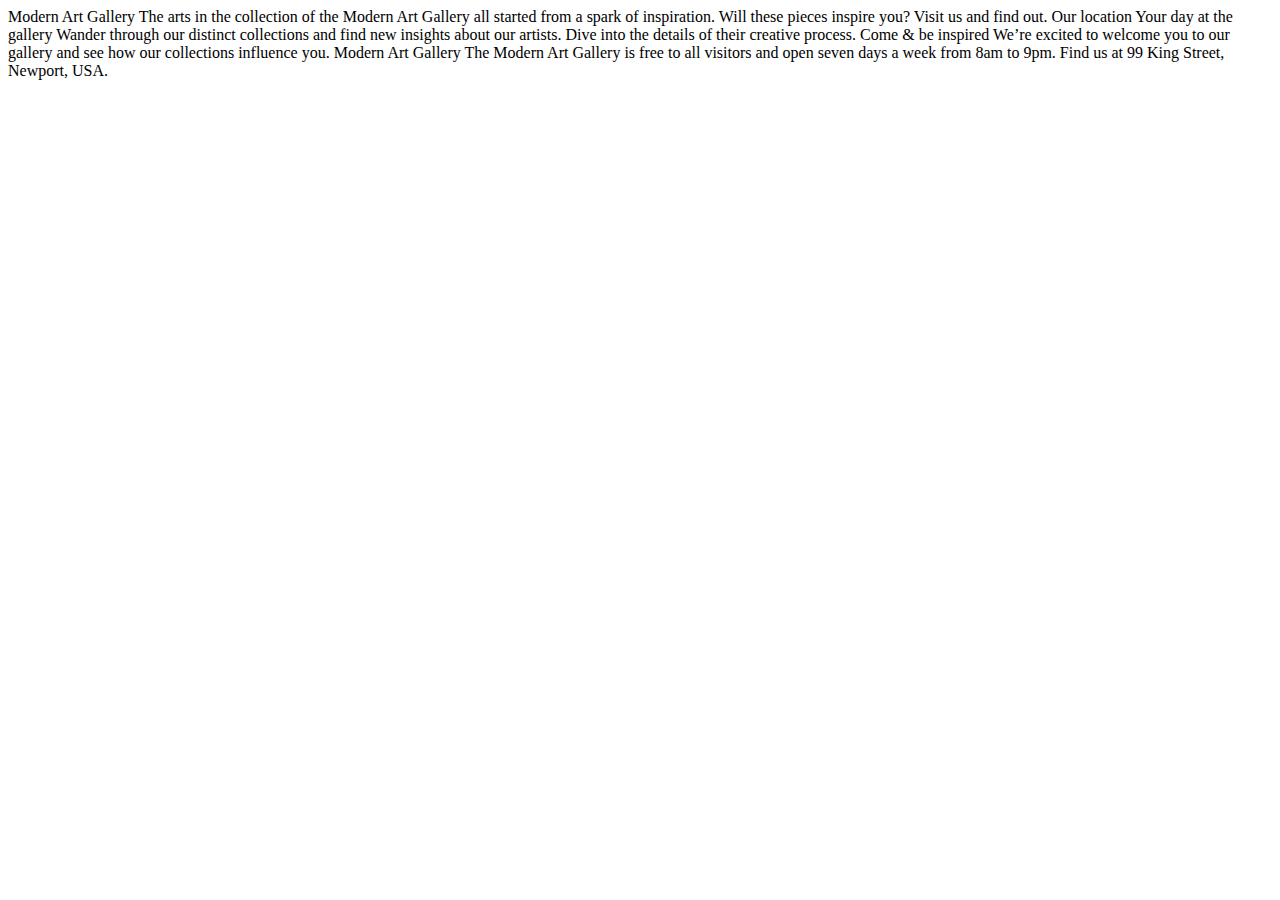
==== index.html @ 94470b3f "first commit" ====
<!DOCTYPE html>
<html lang="en">
<head>
  <meta charset="UTF-8">
  <meta name="viewport" content="width=device-width, initial-scale=1.0">

  <link rel="icon" type="image/png" sizes="32x32" href="./assets/favicon-32x32.png">
  
  <title>Frontend Mentor | Art gallery website</title>
</head>
<body>

  Modern Art Gallery

  The arts in the collection of the Modern Art Gallery all started 
  from a spark of inspiration. Will these pieces inspire you? Visit 
  us and find out.

  Our location

  Your day at the gallery

  Wander through our distinct collections and find new insights about 
  our artists. Dive into the details of their creative process.

  Come &amp; be inspired

  We’re excited to welcome you to our gallery and see how our collections 
  influence you.

  Modern Art Gallery

  The Modern Art Gallery is free to all visitors and open seven days a week 
  from 8am to 9pm. Find us at 99 King Street, Newport, USA.
</body>
</html>
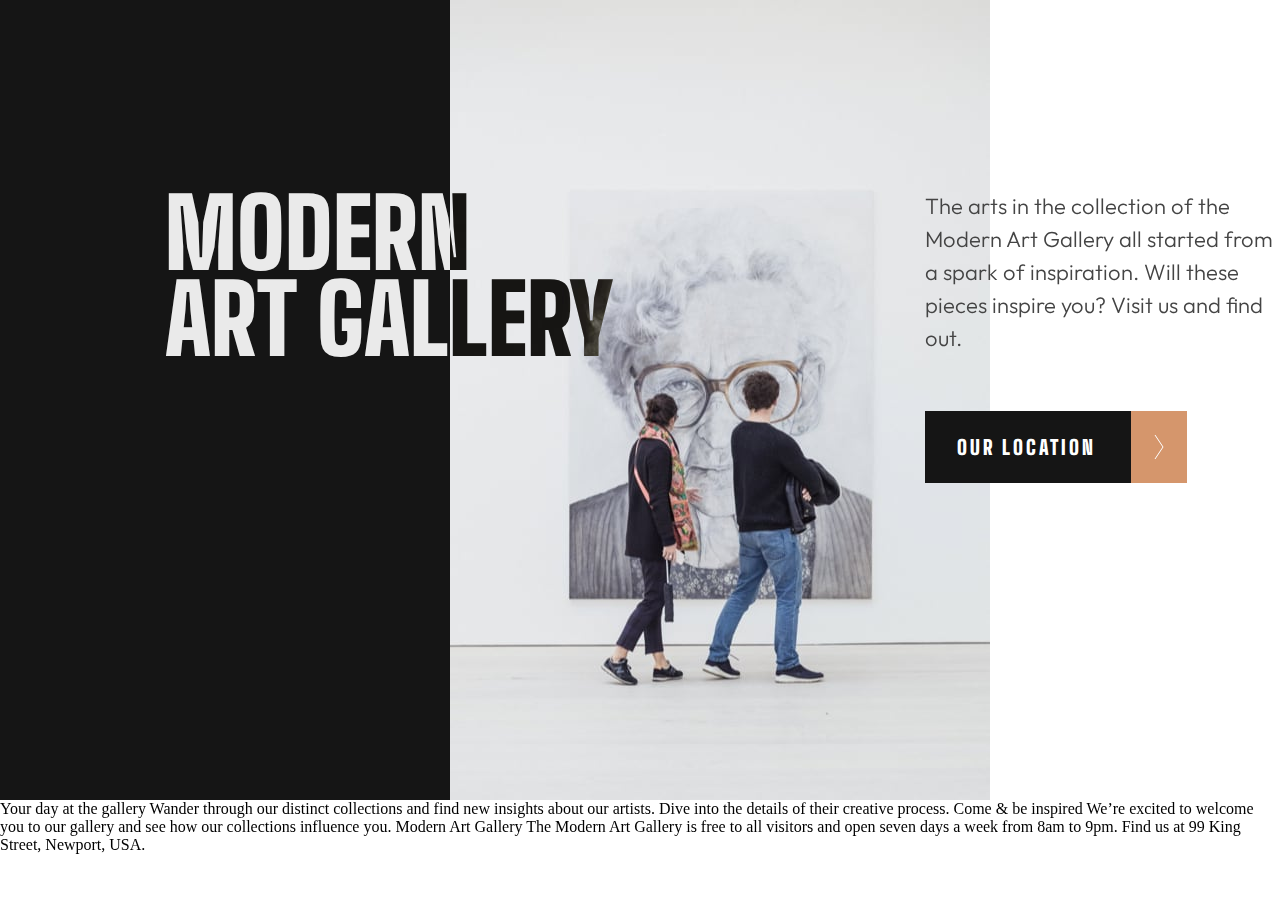
==== commit 26a1bc04: "second commit" ====
--- a/index.html
+++ b/index.html
@@ -3,20 +3,34 @@
 <head>
   <meta charset="UTF-8">
   <meta name="viewport" content="width=device-width, initial-scale=1.0">
-
+  <link rel="preconnect" href="https://fonts.googleapis.com">
+  <link rel="preconnect" href="https://fonts.gstatic.com" crossorigin>
+  <link href="https://fonts.googleapis.com/css2?family=Big+Shoulders+Display:wght@100..900&display=swap" rel="stylesheet">
   <link rel="icon" type="image/png" sizes="32x32" href="./assets/favicon-32x32.png">
-  
+  <link rel="preconnect" href="https://fonts.googleapis.com">
+  <link rel="preconnect" href="https://fonts.gstatic.com" crossorigin>
+  <link href="https://fonts.googleapis.com/css2?family=Outfit:wght@100..900&display=swap" rel="stylesheet">
+  <link rel="stylesheet" href="/css/style.css">
   <title>Frontend Mentor | Art gallery website</title>
 </head>
 <body>
 
-  Modern Art Gallery
-
-  The arts in the collection of the Modern Art Gallery all started 
-  from a spark of inspiration. Will these pieces inspire you? Visit 
-  us and find out.
-
-  Our location
+  <section class="intro">
+    <picture class="intro__img-wrapper">
+      <source media="(min-width: 1200px)" srcset="/assets/desktop/image-hero.jpg"">
+      <source media="(min-width: 700px)" srcset="/assets/tablet/image-hero.jpg"">
+      <img class="intro__img" src="./assets/mobile/image-hero.jpg" alt="">
+    </picture>
+    <!-- <div class="intro__content"> -->
+      <h1 class="intro__title font-1">Modern Art Gallery</h1>
+        <p class="intro__text font-2">
+          The arts in the collection of the Modern Art Gallery all started
+          from a spark of inspiration. Will these pieces inspire you? Visit
+          us and find out.
+        </p>
+        <a class="intro__link font-1" href="location.html">Our Location</a>
+    <!-- </div> -->
+  </section>
 
   Your day at the gallery
 
--- a/css/style.css
+++ b/css/style.css
@@ -0,0 +1,202 @@
+.font-1 {
+  font-family: "Big Shoulders Display", sans-serif;
+}
+
+.font-2 {
+  font-family: "Outfit", sans-serif;
+}
+
+.font-1 {
+  font-family: "Big Shoulders Display", sans-serif;
+}
+
+.font-2 {
+  font-family: "Outfit", sans-serif;
+}
+
+* {
+  margin: 0;
+  padding: 0;
+  box-sizing: border-box;
+  text-decoration: none;
+}
+
+input, button, textarea, select {
+  font: inherit;
+}
+
+ol, ul {
+  list-style: none;
+}
+
+img, picture, video, canvas, svg {
+  display: block;
+  max-width: 100%;
+}
+
+a {
+  text-decoration: none;
+  color: inherit;
+}
+
+button {
+  border: none;
+}
+
+body {
+  min-height: 100vh;
+}
+
+.intro {
+  font-size: 18px;
+}
+@media (min-width: 43.75rem) {
+  .intro {
+    max-width: 728px;
+    margin: 0 auto;
+    display: grid;
+    grid-template-columns: auto 3rem 1fr;
+    grid-template-rows: 145px auto auto 1fr 145px;
+    margin-bottom: 7.5rem;
+  }
+}
+@media (min-width: 75rem) {
+  .intro {
+    max-width: 1275px;
+    grid-template-rows: 190px auto auto auto;
+    grid-template-columns: 165px 285px 475px 60px 1fr;
+    background-image: linear-gradient(to right, #151515 50%, #FFFFFF 10%);
+    margin: initial;
+  }
+}
+
+.intro__img-wrapper {
+  margin-bottom: 2rem;
+}
+@media (min-width: 43.75rem) {
+  .intro__img-wrapper {
+    grid-column: 1/3;
+    grid-row: 1/6;
+  }
+}
+@media (min-width: 75rem) {
+  .intro__img-wrapper {
+    grid-column: 3/6;
+    margin-bottom: initial;
+  }
+}
+
+.intro__img {
+  margin: 0 auto;
+}
+@media (min-width: 43.75rem) {
+  .intro__img {
+    margin: 0;
+  }
+}
+
+.intro__title,
+.intro__text,
+.intro__link {
+  margin: 0 16px;
+}
+@media (min-width: 43.75rem) {
+  .intro__title,
+  .intro__text,
+  .intro__link {
+    margin: initial;
+    grid-column: 2/-1;
+    max-width: 330px;
+  }
+}
+@media (min-width: 75rem) {
+  .intro__title,
+  .intro__text,
+  .intro__link {
+    max-width: initial;
+  }
+}
+
+.intro__title {
+  font-size: 60px;
+  margin-bottom: 2rem;
+  font-weight: 900;
+  line-height: 0.9;
+  text-transform: uppercase;
+}
+@media (min-width: 43.75rem) {
+  .intro__title {
+    font-size: 70px;
+    margin-bottom: initial;
+    grid-row: 2;
+    margin-bottom: 48px;
+  }
+}
+@media (min-width: 75rem) {
+  .intro__title {
+    font-size: 96px;
+    color: #FFFFFF;
+    mix-blend-mode: exclusion;
+    max-width: 450px;
+  }
+}
+
+.intro__text {
+  font-size: 18px;
+  color: #444444;
+  line-height: 1.5;
+  font-weight: 300;
+  margin-bottom: 2rem;
+}
+@media (min-width: 43.75rem) {
+  .intro__text {
+    margin-bottom: initial;
+    grid-row: 3;
+    margin-bottom: 56px;
+  }
+}
+@media (min-width: 75rem) {
+  .intro__text {
+    grid-row: 2;
+    grid-column: 4/6;
+    font-size: 22px;
+  }
+}
+
+.intro__link {
+  display: inline-block;
+  color: #FFFFFF;
+  background-color: #151515;
+  position: relative;
+  font-size: 20px;
+  letter-spacing: 0.175rem;
+  text-transform: uppercase;
+  font-weight: 900;
+  padding: 1.5rem 5.6875rem 1.5rem 2rem;
+}
+.intro__link::after {
+  display: inline-block;
+  content: "";
+  background-image: url(/assets/icon-arrow-right.svg);
+  background-repeat: no-repeat;
+  background-color: #D5966C;
+  background-position: center;
+  position: absolute;
+  width: 3.5rem;
+  height: 100%;
+  top: 0;
+  right: 0;
+}
+@media (min-width: 43.75rem) {
+  .intro__link {
+    align-self: start;
+    justify-self: start;
+    grid-row: 4;
+  }
+}
+@media (min-width: 75rem) {
+  .intro__link {
+    grid-row: 3;
+    grid-column: 4/6;
+  }
+}/*# sourceMappingURL=style.css.map */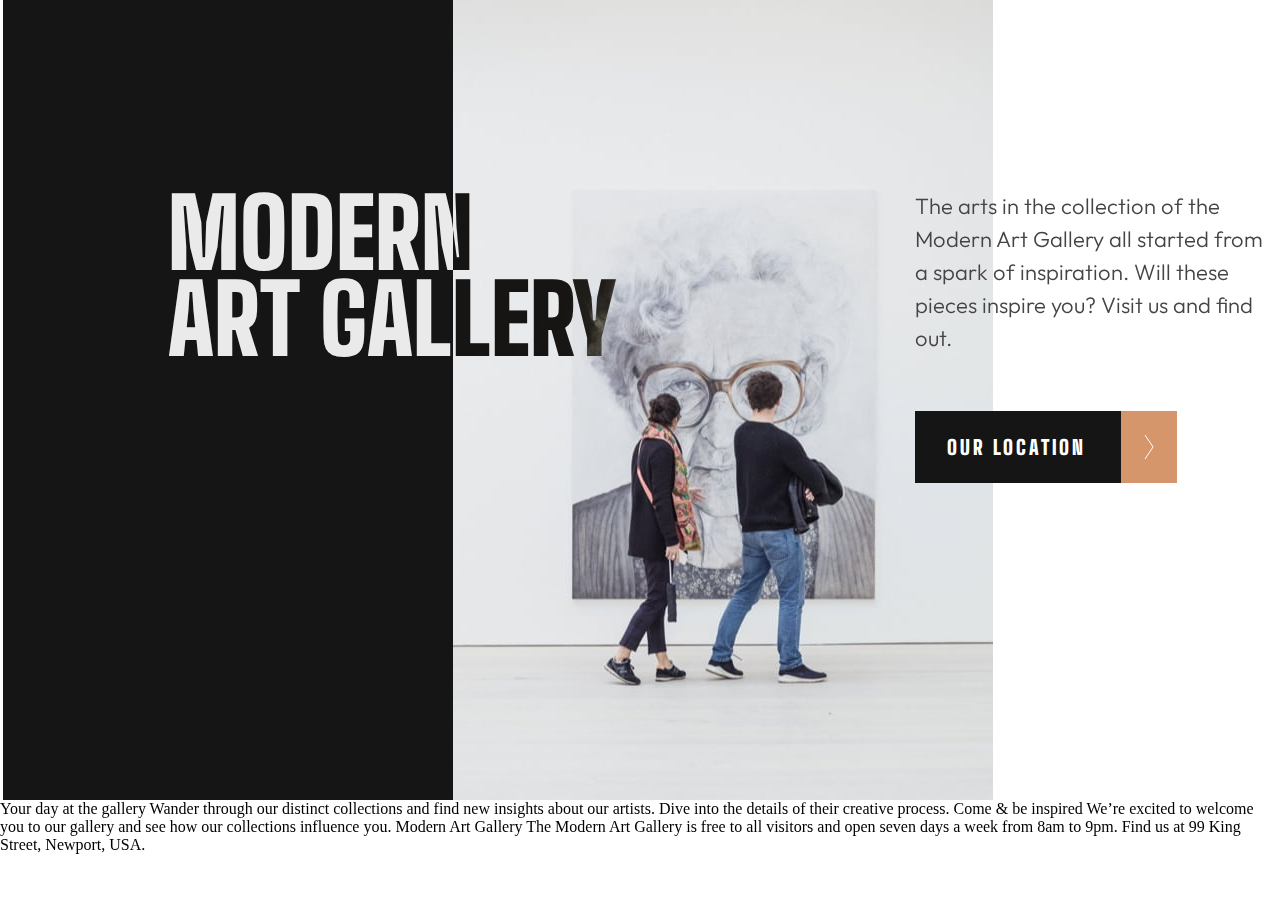
==== commit d50d9411: "commit 3.0" ====
--- a/index.html
+++ b/index.html
@@ -21,7 +21,6 @@
       <source media="(min-width: 700px)" srcset="/assets/tablet/image-hero.jpg"">
       <img class="intro__img" src="./assets/mobile/image-hero.jpg" alt="">
     </picture>
-    <!-- <div class="intro__content"> -->
       <h1 class="intro__title font-1">Modern Art Gallery</h1>
         <p class="intro__text font-2">
           The arts in the collection of the Modern Art Gallery all started
@@ -29,7 +28,6 @@
           us and find out.
         </p>
         <a class="intro__link font-1" href="location.html">Our Location</a>
-    <!-- </div> -->
   </section>
 
   Your day at the gallery
--- a/css/style.css
+++ b/css/style.css
@@ -64,9 +64,9 @@
   .intro {
     max-width: 1275px;
     grid-template-rows: 190px auto auto auto;
-    grid-template-columns: 165px 285px 475px 60px 1fr;
+    grid-template-columns: minmax(165px, 1fr) minmax(285px, 1fr) repeat(6, 1fr) minmax(65px, 1fr) minmax(285px, 1fr);
     background-image: linear-gradient(to right, #151515 50%, #FFFFFF 10%);
-    margin: initial;
+    margin: 0 auto;
   }
 }
 
@@ -81,7 +81,7 @@
 }
 @media (min-width: 75rem) {
   .intro__img-wrapper {
-    grid-column: 3/6;
+    grid-column: 3/-1;
     margin-bottom: initial;
   }
 }
@@ -158,7 +158,7 @@
 @media (min-width: 75rem) {
   .intro__text {
     grid-row: 2;
-    grid-column: 4/6;
+    grid-column: 9/-1;
     font-size: 22px;
   }
 }
@@ -197,6 +197,6 @@
 @media (min-width: 75rem) {
   .intro__link {
     grid-row: 3;
-    grid-column: 4/6;
+    grid-column: 9/-1;
   }
 }/*# sourceMappingURL=style.css.map */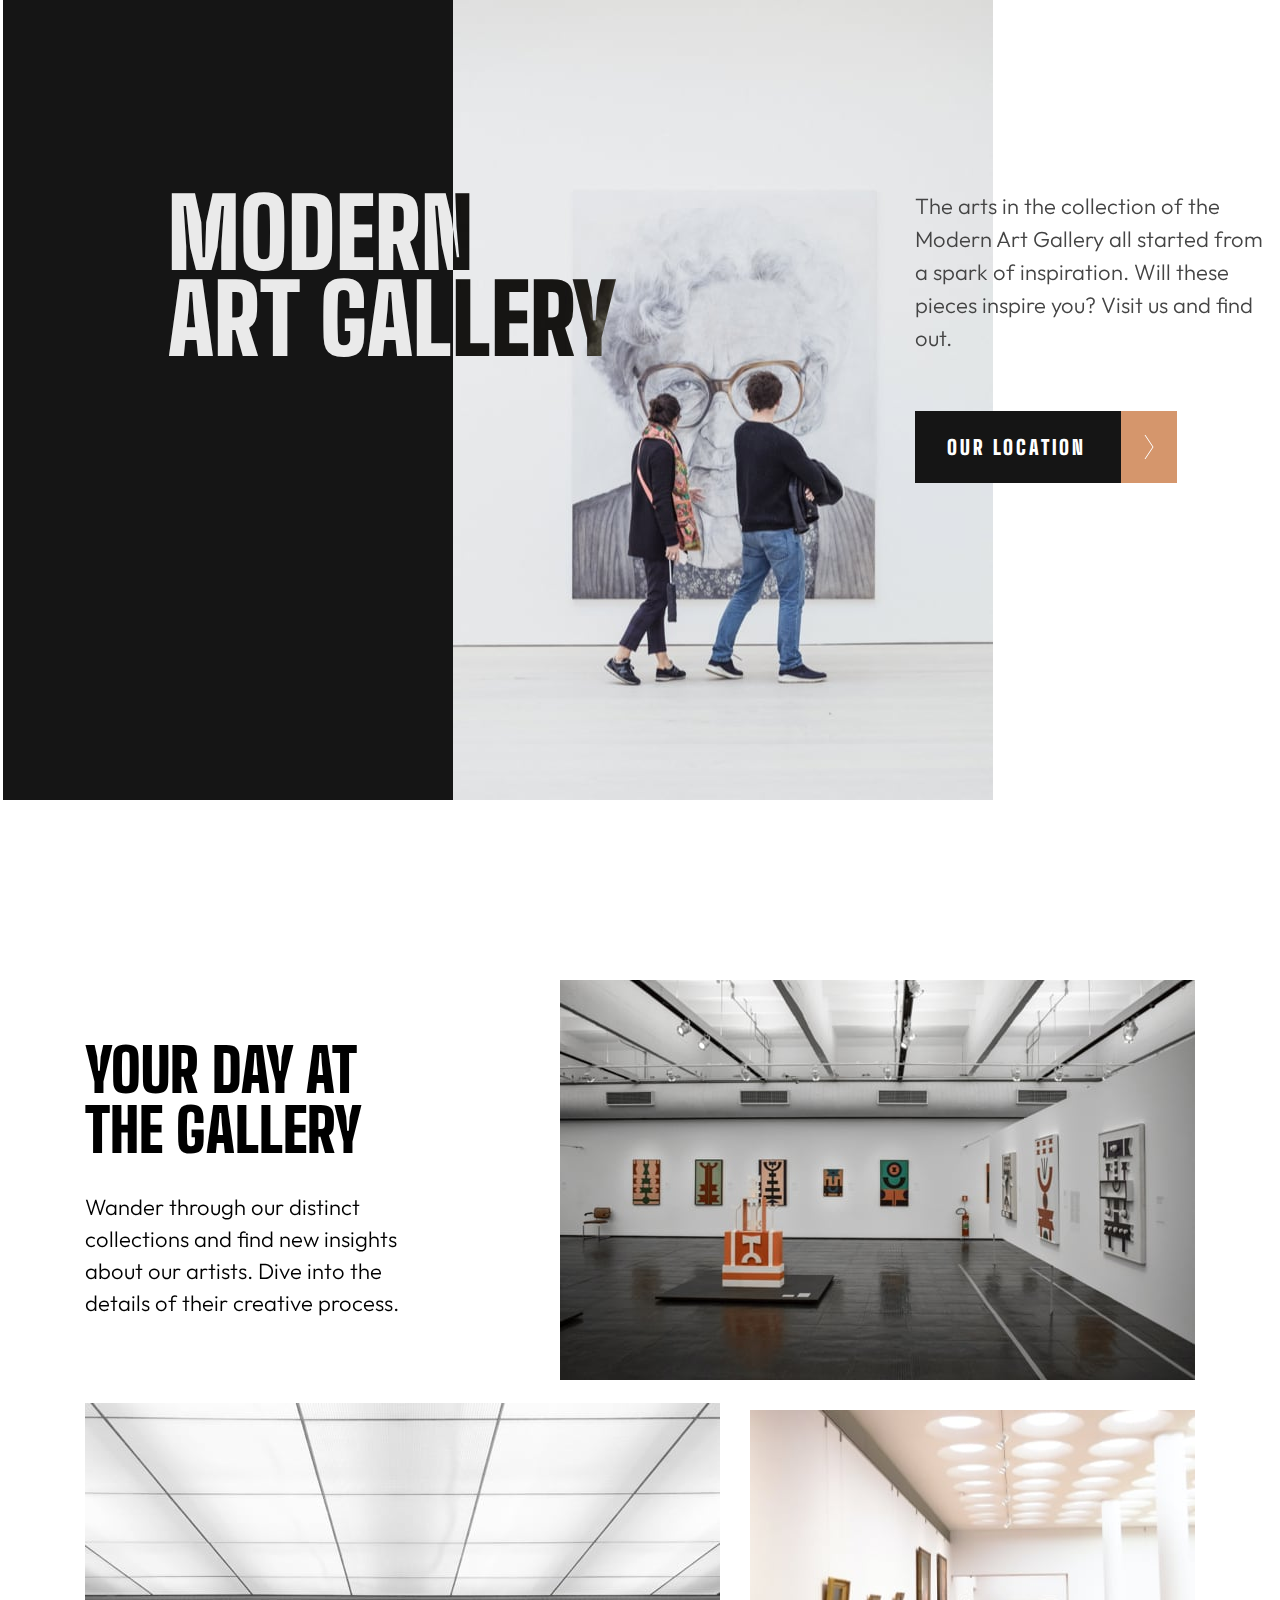
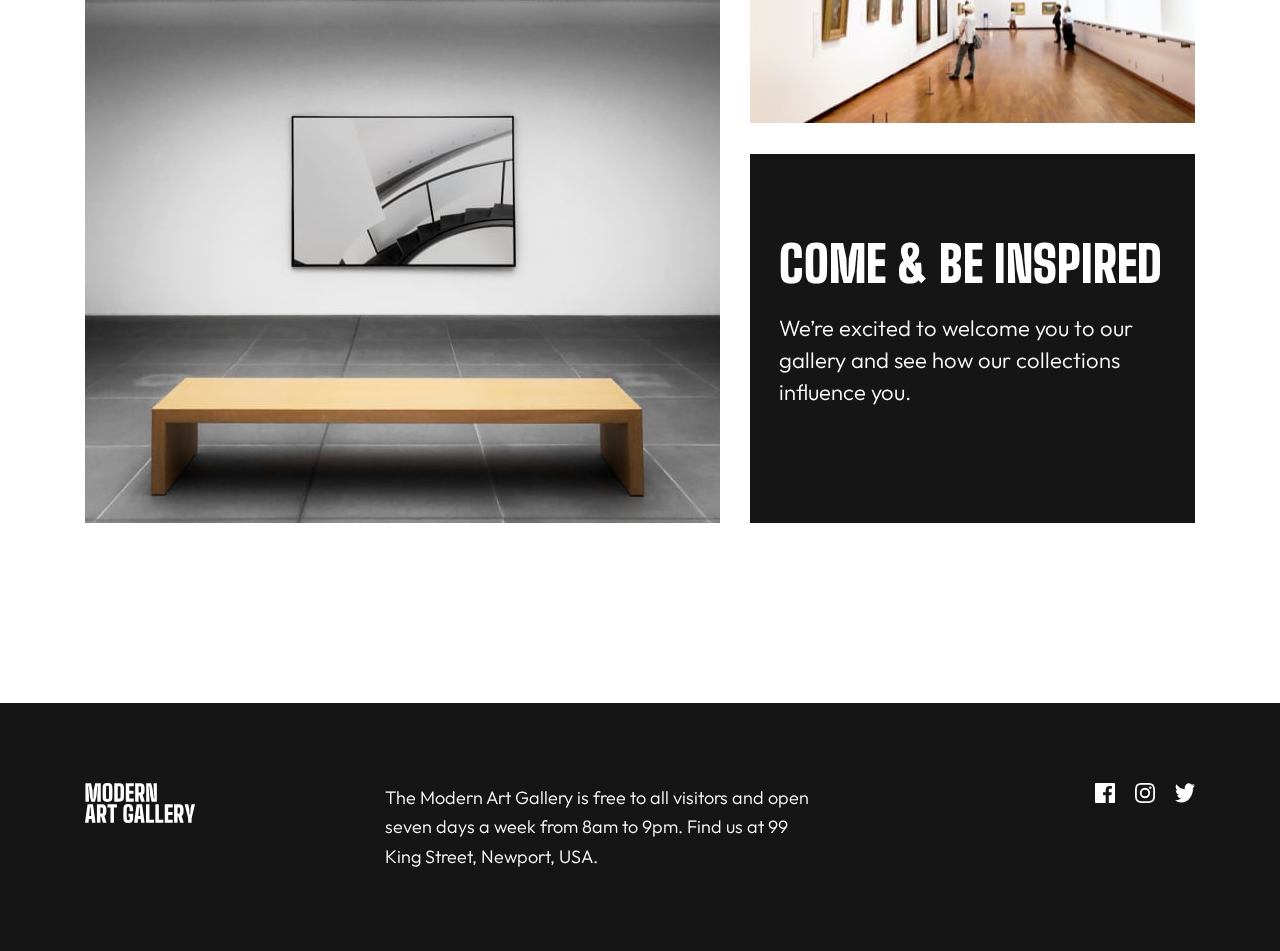
==== commit a3ccf8a7: "V4.0" ====
--- a/index.html
+++ b/index.html
@@ -13,13 +13,13 @@
   <link rel="stylesheet" href="/css/style.css">
   <title>Frontend Mentor | Art gallery website</title>
 </head>
-<body>
+<body">
 
   <section class="intro">
     <picture class="intro__img-wrapper">
       <source media="(min-width: 1200px)" srcset="/assets/desktop/image-hero.jpg"">
       <source media="(min-width: 700px)" srcset="/assets/tablet/image-hero.jpg"">
-      <img class="intro__img" src="./assets/mobile/image-hero.jpg" alt="">
+      <img class="intro__img" src="./assets/mobile/image-hero@2x.jpg" alt="">
     </picture>
       <h1 class="intro__title font-1">Modern Art Gallery</h1>
         <p class="intro__text font-2">
@@ -30,19 +30,52 @@
         <a class="intro__link font-1" href="location.html">Our Location</a>
   </section>
 
-  Your day at the gallery
+  <section class="gallery">
+    <picture class="gallery__img img-1">
+      <source media="(min-width: 1200px)" srcset="/assets/desktop/image-grid-1.jpg">
+      <source media="(min-width: 700px)" srcset="/assets/tablet/image-grid-1.jpg">
+      <img src="./assets/mobile/image-grid-1@2x.jpg" alt="">
+    </picture>
+    <div class="gallery__content light">
+      <h2 class="gallery__title title-1 font-1">Your day at the gallery</h2>
+      <p class="gallery__text text-1 font-2">
+        Wander through our distinct collections and find new insights about
+        our artists. Dive into the details of their creative process.
+      </p>
+    </div>
+    <picture class="gallery__img img-2">
+      <source media="(min-width: 1200px)" srcset="/assets/desktop/image-grid-2.jpg">
+      <source media="(min-width: 700px)" srcset="/assets/tablet/image-grid-2.jpg">
+      <img src="./assets/mobile/image-grid-2@2x.jpg" alt="">
+    </picture>
+    <picture class="gallery__img img-3">
+      <source media="(min-width: 1200px)" srcset="/assets/desktop/image-grid-3.jpg">
+      <source media="(min-width: 700px)" srcset="/assets/tablet/image-grid-3.jpg">
+      <img src="./assets/mobile/image-grid-3@2x.jpg" alt="">
+    </picture>
+    <div class="gallery__content dark">
+      <h2 class="gallery__title title-2 font-1">Come &amp; be inspired</h2>
+      <p class="gallery__text text-2 font-2">
+        We’re excited to welcome you to our gallery and see how our collections
+        influence you.
+      </p>
+    </div>
+  </section>
 
-  Wander through our distinct collections and find new insights about 
-  our artists. Dive into the details of their creative process.
+  <footer class="footer-bg">
+    <div class="footer">
+      <img class="footer__logo" src="./assets/logo-light.svg" alt="">
+      <p class="footer__text font-2">
+        The Modern Art Gallery is free to all visitors and open seven days a week
+        from 8am to 9pm. Find us at 99 King Street, Newport, USA.
+      </p>
+      <div class="footer__social">
+        <img src="./assets/icon-facebook.svg" alt="">
+        <img src="./assets/icon-instagram.svg" alt="">
+        <img src="./assets/icon-twitter.svg" alt="">
+      </div>
+    </div>
+  </footer>
 
-  Come &amp; be inspired
-
-  We’re excited to welcome you to our gallery and see how our collections 
-  influence you.
-
-  Modern Art Gallery
-
-  The Modern Art Gallery is free to all visitors and open seven days a week 
-  from 8am to 9pm. Find us at 99 King Street, Newport, USA.
 </body>
 </html>--- a/css/style.css
+++ b/css/style.css
@@ -1,11 +1,3 @@
-.font-1 {
-  font-family: "Big Shoulders Display", sans-serif;
-}
-
-.font-2 {
-  font-family: "Outfit", sans-serif;
-}
-
 .font-1 {
   font-family: "Big Shoulders Display", sans-serif;
 }
@@ -47,26 +39,108 @@
   min-height: 100vh;
 }
 
+.footer-bg {
+  background: #151515;
+  color: #FFFFFF;
+  padding: 48px 32px;
+}
+@media (min-width: 43.75rem) {
+  .footer-bg {
+    padding: 56px 0;
+  }
+}
+@media (min-width: 75rem) {
+  .footer-bg {
+    padding: 80px 0;
+  }
+}
+
+.footer {
+  display: flex;
+  flex-direction: column;
+  gap: 38px;
+}
+@media (min-width: 43.75rem) {
+  .footer {
+    flex-direction: row;
+    align-items: center;
+    gap: initial;
+    align-items: start;
+    justify-content: center;
+  }
+}
+@media (min-width: 75rem) {
+  .footer {
+    max-width: 1110px;
+    margin: 0 auto;
+    justify-content: space-between;
+  }
+}
+
+.footer__logo {
+  max-width: 110px;
+}
+@media (min-width: 43.75rem) {
+  .footer__logo {
+    margin-right: 65px;
+  }
+}
+@media (min-width: 75rem) {
+  .footer__logo {
+    max-width: initial;
+    margin-right: 140px;
+  }
+}
+
+.footer__text {
+  font-weight: 300;
+  line-height: 1.625;
+}
+@media (min-width: 43.75rem) {
+  .footer__text {
+    max-width: 281px;
+    margin-right: 133px;
+  }
+}
+@media (min-width: 75rem) {
+  .footer__text {
+    font-size: 18px;
+    max-width: 430px;
+    margin-right: 280px;
+  }
+}
+
+.footer__social {
+  display: flex;
+  gap: 20px;
+}
+
+#location .footer-bg {
+  background-color: #D5966C;
+  color: #151515;
+}
+
 .intro {
+  margin-bottom: 120px;
   font-size: 18px;
 }
 @media (min-width: 43.75rem) {
   .intro {
-    max-width: 728px;
-    margin: 0 auto;
+    max-width: 45.5rem;
+    margin: 0 auto 120px auto;
     display: grid;
     grid-template-columns: auto 3rem 1fr;
-    grid-template-rows: 145px auto auto 1fr 145px;
+    grid-template-rows: 9.0625rem auto auto 1fr 9.0625rem;
     margin-bottom: 7.5rem;
   }
 }
 @media (min-width: 75rem) {
   .intro {
-    max-width: 1275px;
-    grid-template-rows: 190px auto auto auto;
+    max-width: 79.6875rem;
+    grid-template-rows: 11.875rem auto auto auto;
     grid-template-columns: minmax(165px, 1fr) minmax(285px, 1fr) repeat(6, 1fr) minmax(65px, 1fr) minmax(285px, 1fr);
     background-image: linear-gradient(to right, #151515 50%, #FFFFFF 10%);
-    margin: 0 auto;
+    margin: 0 auto 180px auto;
   }
 }
 
@@ -98,7 +172,7 @@
 .intro__title,
 .intro__text,
 .intro__link {
-  margin: 0 16px;
+  margin: 0 1rem;
 }
 @media (min-width: 43.75rem) {
   .intro__title,
@@ -106,7 +180,7 @@
   .intro__link {
     margin: initial;
     grid-column: 2/-1;
-    max-width: 330px;
+    max-width: 20.625rem;
   }
 }
 @media (min-width: 75rem) {
@@ -129,7 +203,7 @@
     font-size: 70px;
     margin-bottom: initial;
     grid-row: 2;
-    margin-bottom: 48px;
+    margin-bottom: 3rem;
   }
 }
 @media (min-width: 75rem) {
@@ -137,7 +211,7 @@
     font-size: 96px;
     color: #FFFFFF;
     mix-blend-mode: exclusion;
-    max-width: 450px;
+    max-width: 28.125rem;
   }
 }
 
@@ -152,7 +226,7 @@
   .intro__text {
     margin-bottom: initial;
     grid-row: 3;
-    margin-bottom: 56px;
+    margin-bottom: 3.5rem;
   }
 }
 @media (min-width: 75rem) {
@@ -169,7 +243,7 @@
   background-color: #151515;
   position: relative;
   font-size: 20px;
-  letter-spacing: 0.175rem;
+  letter-spacing: 2.8px;
   text-transform: uppercase;
   font-weight: 900;
   padding: 1.5rem 5.6875rem 1.5rem 2rem;
@@ -199,4 +273,243 @@
     grid-row: 3;
     grid-column: 9/-1;
   }
+}
+
+.gallery {
+  padding: 0 16px;
+  margin: 0 auto;
+  margin-bottom: 120px;
+}
+@media (min-width: 43.75rem) {
+  .gallery {
+    display: grid;
+    gap: 11px 0;
+    grid-template-columns: 1fr 118px 1fr;
+    grid-auto-rows: auto;
+    max-width: 690px;
+    padding: initial;
+  }
+}
+@media (min-width: 75rem) {
+  .gallery {
+    max-width: 1110px;
+    grid-template-columns: 1fr 190px 1fr;
+    gap: 23px 0;
+    margin-bottom: 180px;
+  }
+}
+
+.gallery__img.img-1 {
+  margin-bottom: 25px;
+}
+@media (min-width: 43.75rem) {
+  .gallery__img.img-1 {
+    margin-bottom: initial;
+    grid-column: 2/4;
+    justify-self: end;
+  }
+}
+
+.gallery__img.img-2 {
+  margin-bottom: 16px;
+}
+@media (min-width: 43.75rem) {
+  .gallery__img.img-2 {
+    grid-column: 1/3;
+    grid-row: 2/5;
+    margin-bottom: initial;
+  }
+}
+
+.gallery__img.img-3 {
+  margin-bottom: 16px;
+}
+@media (min-width: 43.75rem) {
+  .gallery__img.img-3 {
+    justify-self: end;
+    align-self: start;
+    margin-bottom: initial;
+  }
+}
+@media (min-width: 75rem) {
+  .gallery__img.img-3 {
+    align-self: center;
+  }
+}
+
+.gallery__content.light {
+  margin-bottom: 32px;
+}
+@media (min-width: 43.75rem) {
+  .gallery__content.light {
+    grid-row: 1;
+    grid-column: 1/2;
+    max-width: 223px;
+    margin-bottom: initial;
+    align-self: start;
+    margin-top: 36px;
+  }
+}
+@media (min-width: 75rem) {
+  .gallery__content.light {
+    margin-top: initial;
+    align-self: center;
+    max-width: 350px;
+  }
+}
+
+.gallery__content.dark {
+  background-color: #151515;
+  padding: 48px 24px;
+  color: #FFFFFF;
+}
+@media (min-width: 43.75rem) {
+  .gallery__content.dark {
+    max-width: 280px;
+    padding: 85px 29px;
+    justify-self: end;
+    grid-row: 3/5;
+    max-width: 445px;
+  }
+}
+
+.gallery__title {
+  font-size: 50px;
+  line-height: 0.9;
+  font-weight: 900;
+  text-transform: uppercase;
+}
+@media (min-width: 75rem) {
+  .gallery__title {
+    line-height: 1;
+  }
+}
+
+.gallery__title.title-1 {
+  margin-bottom: 21px;
+}
+@media (min-width: 43.75rem) {
+  .gallery__title.title-1 {
+    margin-bottom: 24px;
+  }
+}
+@media (min-width: 75rem) {
+  .gallery__title.title-1 {
+    font-size: 60px;
+    margin-bottom: 32px;
+  }
+}
+
+.gallery__title.title-2 {
+  margin-bottom: 24px;
+}
+
+.gallery__text {
+  font-size: 18px;
+  line-height: 1.5;
+  font-weight: 300;
+}
+@media (min-width: 75rem) {
+  .gallery__text {
+    font-size: 22px;
+    line-height: 1.45;
+  }
+}
+
+.map {
+  position: relative;
+}
+
+.map__link {
+  display: inline-block;
+  color: #FFFFFF;
+  background-color: #151515;
+  position: absolute;
+  font-size: 20px;
+  letter-spacing: 2.8px;
+  text-transform: uppercase;
+  font-weight: 900;
+  padding: 22px 32px 22px 88px;
+  top: 0;
+  left: 0;
+}
+.map__link::after {
+  display: inline-block;
+  content: "";
+  background-image: url(/assets/icon-arrow-left.svg);
+  background-repeat: no-repeat;
+  background-color: #D5966C;
+  background-position: center;
+  position: absolute;
+  width: 56px;
+  height: 100%;
+  top: 0;
+  left: 0;
+}
+@media (min-width: 43.75rem) {
+  .map__link {
+    left: 39px;
+  }
+}
+@media (min-width: 75rem) {
+  .map__link {
+    left: 156px;
+  }
+}
+
+.location-bg {
+  background-color: #151515;
+}
+@media (min-width: 75rem) {
+  .location-bg {
+    display: flex;
+    align-items: center;
+    justify-content: center;
+  }
+}
+
+.location {
+  padding: 48px 16px 56px 16px;
+  color: #FFFFFF;
+}
+@media (min-width: 43.75rem) {
+  .location {
+    display: flex;
+    gap: 90px;
+    padding: 88px 40px 80px 39px;
+  }
+}
+.location__title {
+  font-size: 40px;
+  text-transform: uppercase;
+  margin-bottom: 48px;
+}
+@media (min-width: 43.75rem) {
+  .location__title {
+    font-size: 50px;
+  }
+}
+
+.location__street {
+  color: #D5966C;
+  font-size: 32px;
+  text-transform: uppercase;
+  margin-bottom: 20px;
+}
+
+.location__address,
+.location__text {
+  line-height: 1.55;
+  font-size: 18px;
+  font-weight: 300;
+}
+
+.location__address {
+  margin-bottom: 20px;
+}
+
+@media (min-width: 43.75rem) {
+  .location__text {
+    max-width: 398px;
+  }
 }/*# sourceMappingURL=style.css.map */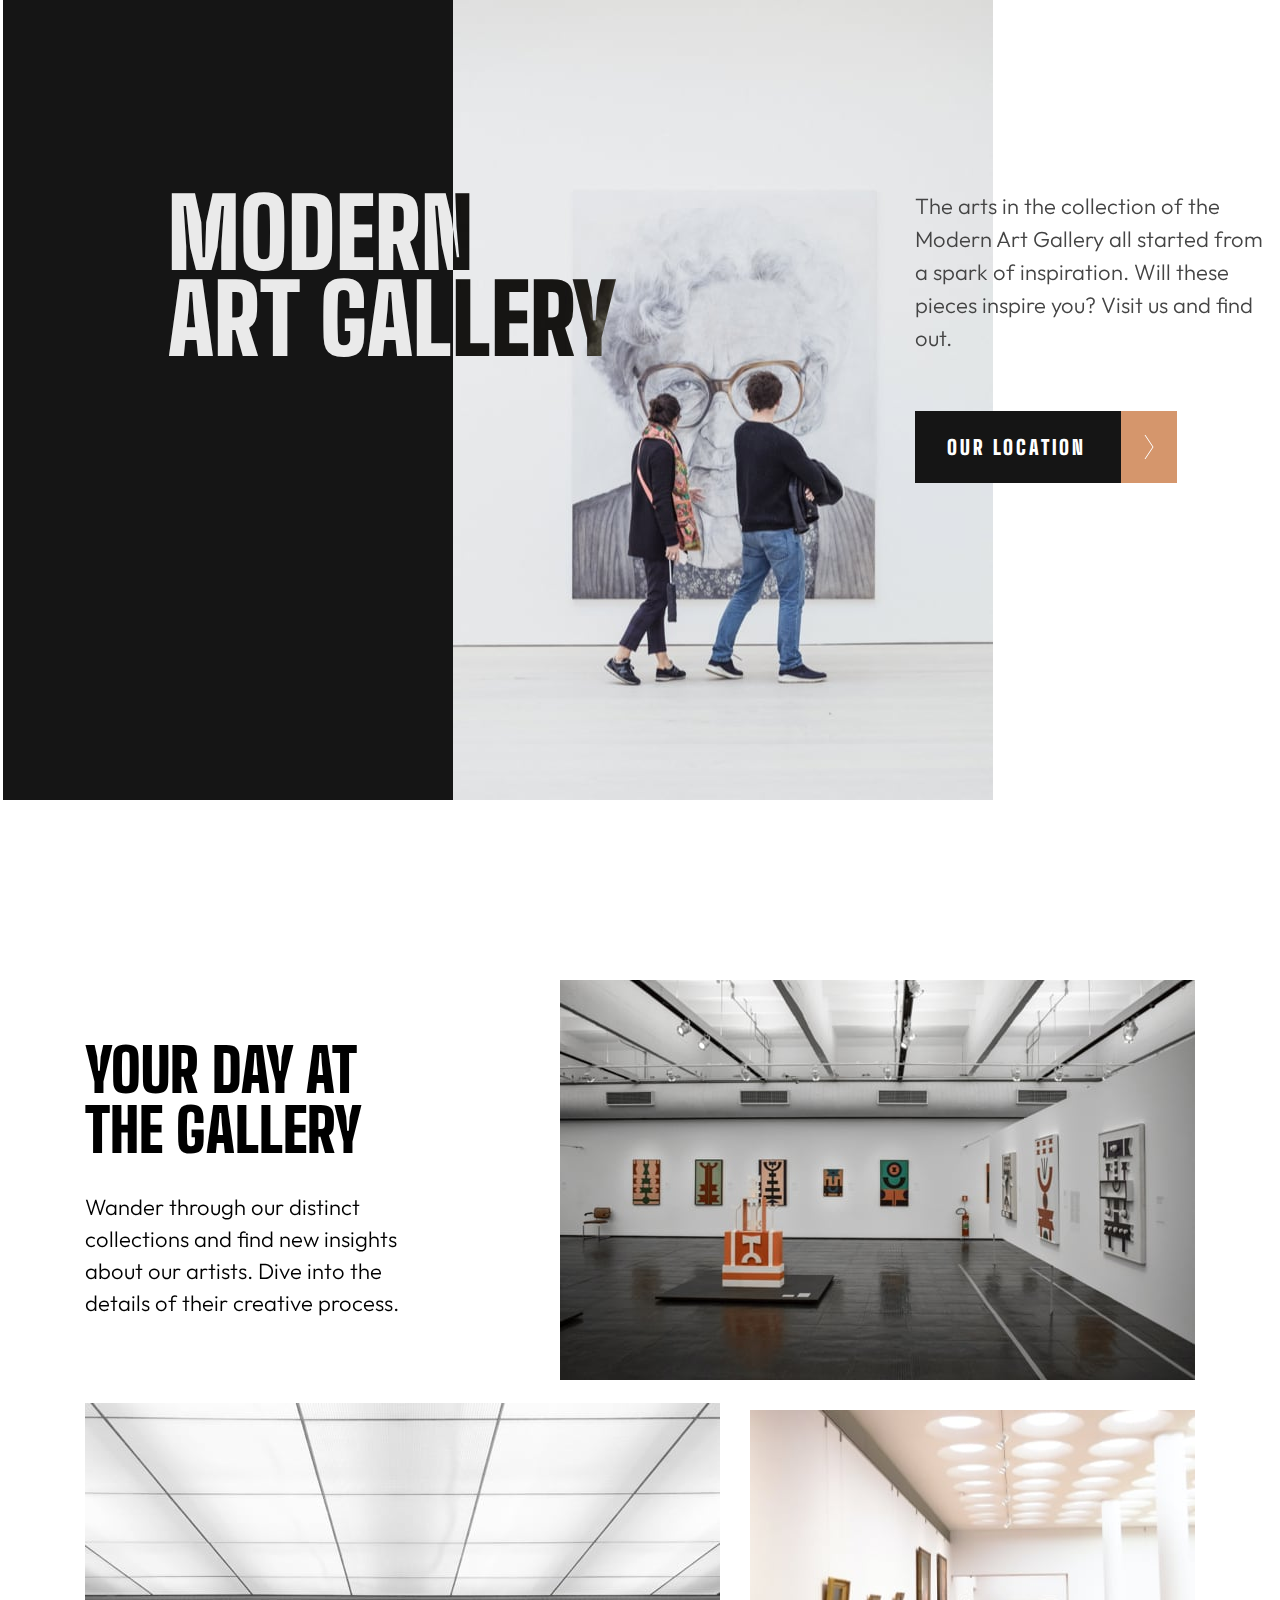
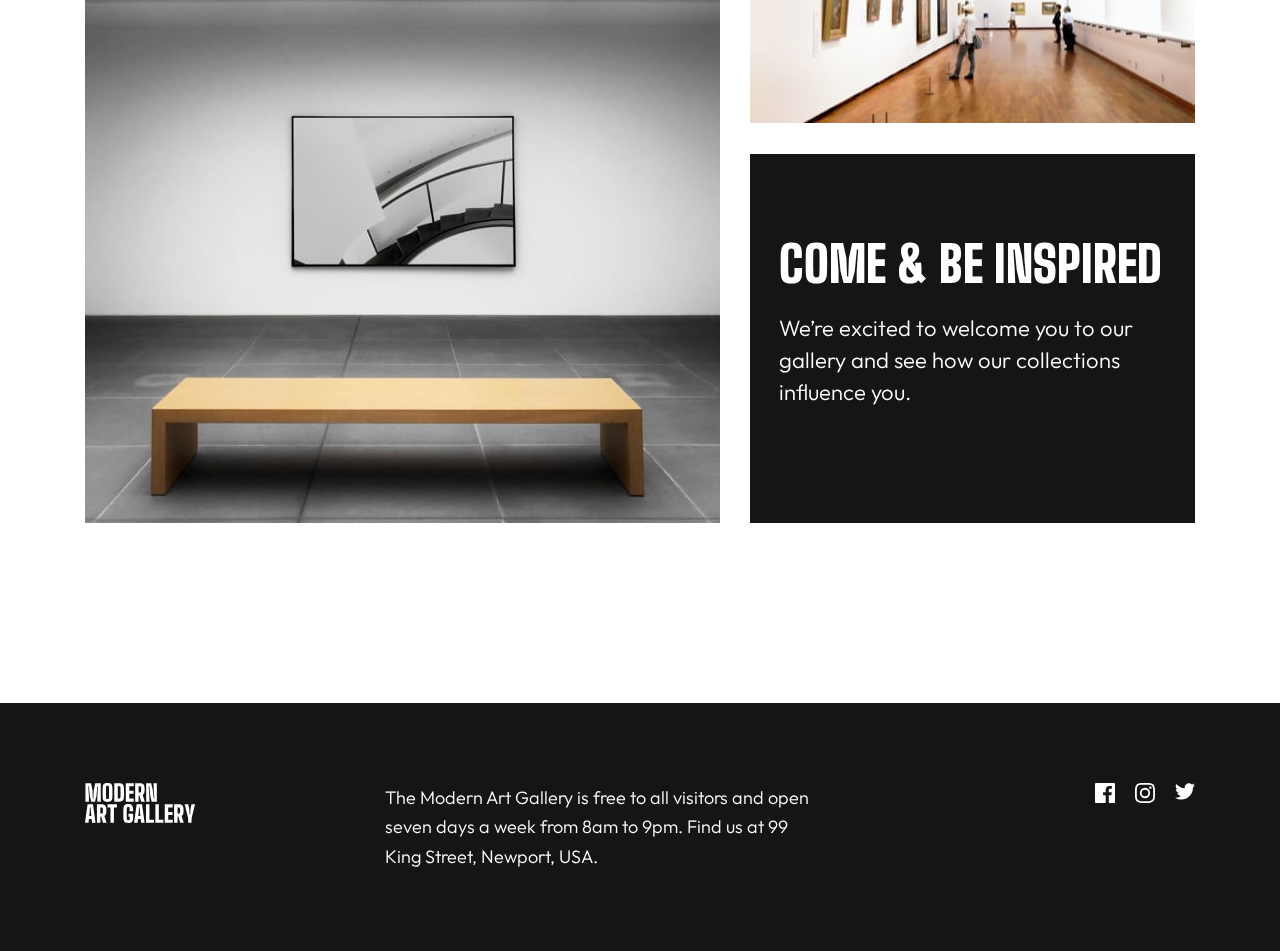
==== commit 2c972155: "V5.0" ====
--- a/index.html
+++ b/index.html
@@ -70,9 +70,9 @@
         from 8am to 9pm. Find us at 99 King Street, Newport, USA.
       </p>
       <div class="footer__social">
-        <img src="./assets/icon-facebook.svg" alt="">
-        <img src="./assets/icon-instagram.svg" alt="">
-        <img src="./assets/icon-twitter.svg" alt="">
+        <svg class="icon" width="20" height="20" xmlns="http://www.w3.org/2000/svg"><path d="M18.896 0H1.104C.494 0 0 .494 0 1.104v17.793C0 19.506.494 20 1.104 20h9.58v-7.745H8.076V9.237h2.606V7.01c0-2.583 1.578-3.99 3.883-3.99 1.104 0 2.052.082 2.329.119v2.7h-1.598c-1.254 0-1.496.597-1.496 1.47v1.928h2.989l-.39 3.018h-2.6V20h5.098c.608 0 1.102-.494 1.102-1.104V1.104C20 .494 19.506 0 18.896 0Z" fill="#000000"/></svg>
+        <svg width="20" height="20" xmlns="http://www.w3.org/2000/svg"><path d="M10 1.802c2.67 0 2.987.01 4.042.059 2.71.123 3.975 1.409 4.099 4.099.048 1.054.057 1.37.057 4.04 0 2.672-.01 2.988-.057 4.042-.124 2.687-1.387 3.975-4.1 4.099-1.054.048-1.37.058-4.041.058-2.67 0-2.987-.01-4.04-.058-2.718-.124-3.977-1.416-4.1-4.1-.048-1.054-.058-1.37-.058-4.041 0-2.67.01-2.986.058-4.04.124-2.69 1.387-3.977 4.1-4.1 1.054-.048 1.37-.058 4.04-.058ZM10 0C7.284 0 6.944.012 5.877.06 2.246.227.227 2.242.061 5.877.01 6.944 0 7.284 0 10s.012 3.057.06 4.123c.167 3.632 2.182 5.65 5.817 5.817 1.067.048 1.407.06 4.123.06s3.057-.012 4.123-.06c3.629-.167 5.652-2.182 5.816-5.817.05-1.066.061-1.407.061-4.123s-.012-3.056-.06-4.122C19.777 2.249 17.76.228 14.124.06 13.057.01 12.716 0 10 0Zm0 4.865a5.135 5.135 0 1 0 0 10.27 5.135 5.135 0 0 0 0-10.27Zm0 8.468a3.333 3.333 0 1 1 0-6.666 3.333 3.333 0 0 1 0 6.666Zm5.338-9.87a1.2 1.2 0 1 0 0 2.4 1.2 1.2 0 0 0 0-2.4Z" fill="#000000"/></svg>
+        <svg width="20" height="17" xmlns="http://www.w3.org/2000/svg"><path d="M20 2.172a8.192 8.192 0 0 1-2.357.646 4.11 4.11 0 0 0 1.805-2.27 8.22 8.22 0 0 1-2.606.996A4.096 4.096 0 0 0 13.847.248c-2.65 0-4.596 2.472-3.998 5.037A11.648 11.648 0 0 1 1.392 1a4.109 4.109 0 0 0 1.27 5.478 4.086 4.086 0 0 1-1.858-.513c-.045 1.9 1.318 3.679 3.291 4.075a4.113 4.113 0 0 1-1.853.07 4.106 4.106 0 0 0 3.833 2.849A8.25 8.25 0 0 1 0 14.658a11.616 11.616 0 0 0 6.29 1.843c7.618 0 11.923-6.434 11.663-12.205A8.354 8.354 0 0 0 20 2.172Z" fill="#000000"/></svg>
       </div>
     </div>
   </footer>
--- a/css/style.css
+++ b/css/style.css
@@ -115,9 +115,27 @@
   gap: 20px;
 }
 
+path {
+  fill: #FFFFFF;
+}
+
+path:hover {
+  fill: #D5966C;
+  cursor: pointer;
+}
+
 #location .footer-bg {
   background-color: #D5966C;
   color: #151515;
+}
+
+#location path {
+  fill: #151515;
+}
+
+#location path:hover {
+  fill: #FFFFFF;
+  cursor: pointer;
 }
 
 .intro {
@@ -460,7 +478,7 @@
 .location-bg {
   background-color: #151515;
 }
-@media (min-width: 75rem) {
+@media (min-width: 43.75rem) {
   .location-bg {
     display: flex;
     align-items: center;
@@ -479,6 +497,13 @@
     padding: 88px 40px 80px 39px;
   }
 }
+@media (min-width: 75rem) {
+  .location {
+    padding: 104px 0 126px 0;
+    gap: 220px;
+  }
+}
+
 .location__title {
   font-size: 40px;
   text-transform: uppercase;
@@ -487,6 +512,12 @@
 @media (min-width: 43.75rem) {
   .location__title {
     font-size: 50px;
+  }
+}
+@media (min-width: 75rem) {
+  .location__title {
+    font-size: 70px;
+    max-width: 10ch;
   }
 }
 
@@ -496,6 +527,12 @@
   text-transform: uppercase;
   margin-bottom: 20px;
 }
+@media (min-width: 75rem) {
+  .location__street {
+    font-size: 36px;
+    margin-bottom: 24px;
+  }
+}
 
 .location__address,
 .location__text {
@@ -503,13 +540,29 @@
   font-size: 18px;
   font-weight: 300;
 }
+@media (min-width: 75rem) {
+  .location__address,
+  .location__text {
+    font-size: 22px;
+  }
+}
 
 .location__address {
   margin-bottom: 20px;
 }
+@media (min-width: 75rem) {
+  .location__address {
+    margin-bottom: 32px;
+  }
+}
 
 @media (min-width: 43.75rem) {
   .location__text {
     max-width: 398px;
   }
+}
+@media (min-width: 75rem) {
+  .location__text {
+    max-width: 540px;
+  }
 }/*# sourceMappingURL=style.css.map */